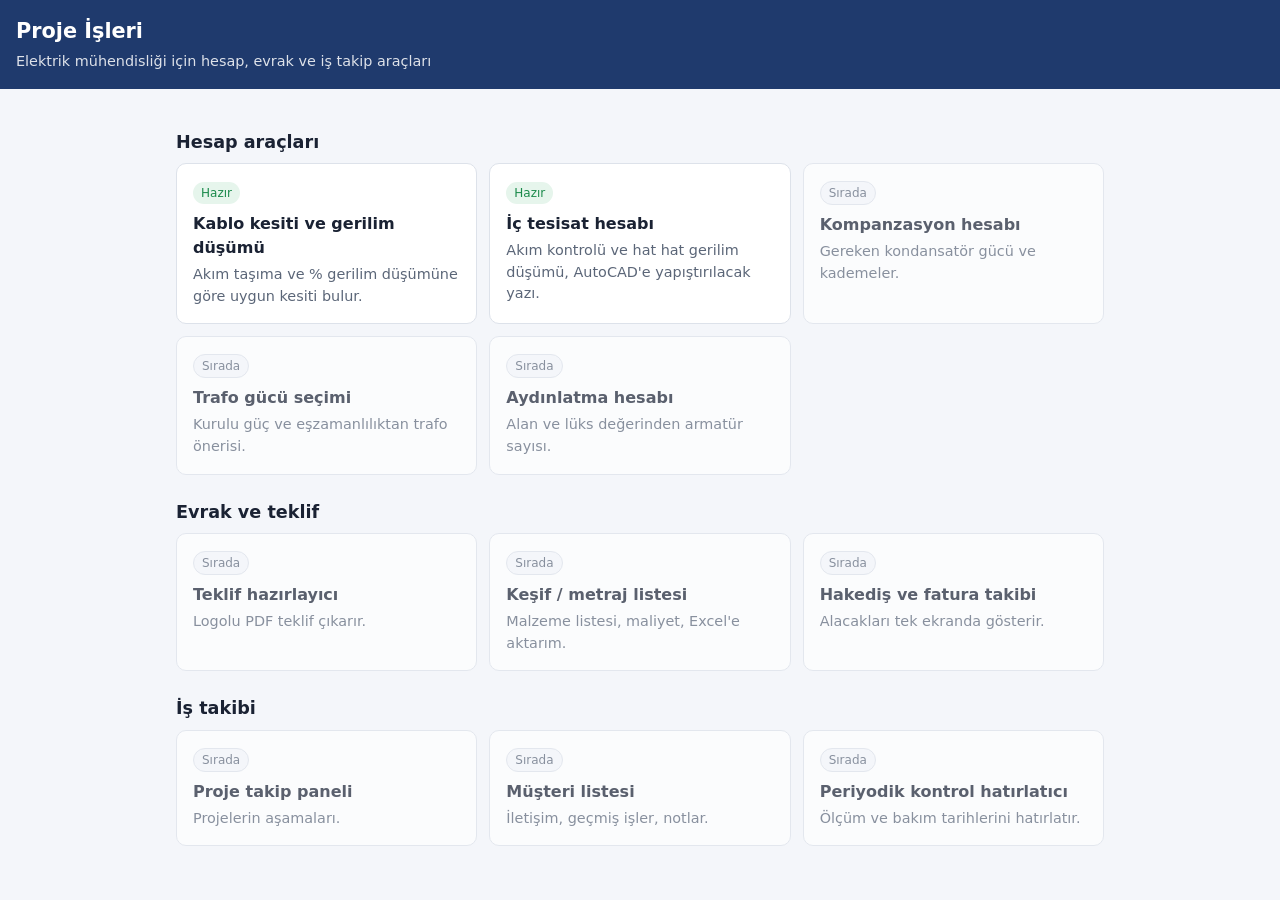
==== index.html @ ee31e968 "İç tesisat hesabı: akım kontrolü, hat hat gerilim düşümü, AutoCAD çıktısı Branşman mevcut / branşman" ====
<!doctype html>
<html lang="tr">
<head>
<meta charset="utf-8">
<meta name="viewport" content="width=device-width, initial-scale=1">
<title>Proje İşleri</title>
<link rel="stylesheet" href="ortak/stil.css">
</head>
<body>
<header>
  <h1>Proje İşleri</h1>
  <p>Elektrik mühendisliği için hesap, evrak ve iş takip araçları</p>
</header>
<main>
  <h2>Hesap araçları</h2>
  <div class="izgara">
    <a class="kart arac" href="araclar/kablo-kesiti.html">
      <span class="etiket hazir">Hazır</span>
      <h3>Kablo kesiti ve gerilim düşümü</h3>
      <p>Akım taşıma ve % gerilim düşümüne göre uygun kesiti bulur.</p>
    </a>
    <a class="kart arac" href="araclar/ic-tesisat.html">
      <span class="etiket hazir">Hazır</span>
      <h3>İç tesisat hesabı</h3>
      <p>Akım kontrolü ve hat hat gerilim düşümü, AutoCAD'e yapıştırılacak yazı.</p>
    </a>
    <div class="kart arac pasif"><span class="etiket sirada">Sırada</span><h3>Kompanzasyon hesabı</h3><p>Gereken kondansatör gücü ve kademeler.</p></div>
    <div class="kart arac pasif"><span class="etiket sirada">Sırada</span><h3>Trafo gücü seçimi</h3><p>Kurulu güç ve eşzamanlılıktan trafo önerisi.</p></div>
    <div class="kart arac pasif"><span class="etiket sirada">Sırada</span><h3>Aydınlatma hesabı</h3><p>Alan ve lüks değerinden armatür sayısı.</p></div>
  </div>

  <h2>Evrak ve teklif</h2>
  <div class="izgara">
    <div class="kart arac pasif"><span class="etiket sirada">Sırada</span><h3>Teklif hazırlayıcı</h3><p>Logolu PDF teklif çıkarır.</p></div>
    <div class="kart arac pasif"><span class="etiket sirada">Sırada</span><h3>Keşif / metraj listesi</h3><p>Malzeme listesi, maliyet, Excel'e aktarım.</p></div>
    <div class="kart arac pasif"><span class="etiket sirada">Sırada</span><h3>Hakediş ve fatura takibi</h3><p>Alacakları tek ekranda gösterir.</p></div>
  </div>

  <h2>İş takibi</h2>
  <div class="izgara">
    <div class="kart arac pasif"><span class="etiket sirada">Sırada</span><h3>Proje takip paneli</h3><p>Projelerin aşamaları.</p></div>
    <div class="kart arac pasif"><span class="etiket sirada">Sırada</span><h3>Müşteri listesi</h3><p>İletişim, geçmiş işler, notlar.</p></div>
    <div class="kart arac pasif"><span class="etiket sirada">Sırada</span><h3>Periyodik kontrol hatırlatıcı</h3><p>Ölçüm ve bakım tarihlerini hatırlatır.</p></div>
  </div>
</main>
</body>
</html>
---- ortak/stil.css ----
:root {
  --zemin: #f4f6fa;
  --kart: #ffffff;
  --yazi: #1a2233;
  --soluk: #5b6678;
  --cizgi: #dde2ea;
  --ana: #1f3a6d;
  --vurgu: #f28c28;
  --iyi: #1b8a4b;
  --kotu: #c0392b;
  --iyi-zemin: #e6f5ec;
  --kotu-zemin: #fbeaea;
  --baslik: #1f3a6d;
}
@media (prefers-color-scheme: dark) {
  :root:not([data-theme="light"]) {
    --zemin: #0f141d;
    --kart: #18202d;
    --yazi: #e6ebf3;
    --soluk: #9aa5b8;
    --cizgi: #2a3445;
    --ana: #8fb0ea;
    --vurgu: #f5a04d;
    --iyi: #4cc283;
    --kotu: #ef6f61;
    --iyi-zemin: #17301f;
    --kotu-zemin: #3a1d1b;
    color-scheme: dark;
  }
}
:root[data-theme="dark"] {
    --zemin: #0f141d;
    --kart: #18202d;
    --yazi: #e6ebf3;
    --soluk: #9aa5b8;
    --cizgi: #2a3445;
    --ana: #8fb0ea;
    --vurgu: #f5a04d;
    --iyi: #4cc283;
    --kotu: #ef6f61;
    --iyi-zemin: #17301f;
    --kotu-zemin: #3a1d1b;
  color-scheme: dark;
}
* { box-sizing: border-box; }
body {
  margin: 0;
  background: var(--zemin);
  color: var(--yazi);
  font-family: system-ui, -apple-system, "Segoe UI", Roboto, sans-serif;
  line-height: 1.5;
}
header {
  background: var(--baslik);
  color: #fff;
  padding-block: 16px;
  padding-left: max(16px, env(safe-area-inset-left, 0px));
  padding-right: max(16px, env(safe-area-inset-right, 0px));
}
header a { color: #fff; text-decoration: none; }
header h1 { margin: 0; font-size: 1.3rem; }
header p { margin: 4px 0 0; opacity: .85; font-size: .9rem; }
main {
  max-width: 960px; margin: 0 auto; padding-block: 16px;
  padding-left: max(16px, env(safe-area-inset-left, 0px));
  padding-right: max(16px, env(safe-area-inset-right, 0px));
}
h2 { font-size: 1.1rem; margin: 24px 0 8px; }
.kart {
  background: var(--kart);
  border: 1px solid var(--cizgi);
  border-radius: 10px;
  padding: 16px;
  margin-bottom: 16px;
}
.izgara { display: grid; grid-template-columns: repeat(auto-fill, minmax(260px, 1fr)); gap: 12px; }
.arac { display: block; color: inherit; text-decoration: none; margin: 0; }
.arac h3 { margin: 0 0 4px; font-size: 1rem; }
.arac p { margin: 0; color: var(--soluk); font-size: .9rem; }
a.arac:hover { border-color: var(--vurgu); }
.etiket { display: inline-block; font-size: .75rem; padding: 2px 8px; border-radius: 99px; margin-bottom: 8px; }
.hazir { background: var(--iyi-zemin); color: var(--iyi); }
.sirada { background: var(--zemin); color: var(--soluk); border: 1px solid var(--cizgi); }
.pasif { opacity: .7; }
form { display: grid; grid-template-columns: repeat(auto-fill, minmax(200px, 1fr)); gap: 12px; }
label { display: flex; flex-direction: column; font-size: .85rem; color: var(--soluk); gap: 4px; }
input, select {
  font: inherit; color: var(--yazi); background: var(--zemin);
  border: 1px solid var(--cizgi); border-radius: 6px; padding: 8px;
}
.sonuc { font-size: 1.05rem; }
.sonuc strong { font-size: 1.6rem; color: var(--vurgu); }
.tablo-kutu { overflow-x: auto; }
table { border-collapse: collapse; width: 100%; font-size: .9rem; font-variant-numeric: tabular-nums; }
th, td { padding: 6px 8px; border-bottom: 1px solid var(--cizgi); text-align: right; white-space: nowrap; }
th:first-child, td:first-child { text-align: left; }
tr.uygun td { color: var(--iyi); }
tr.secilen td { background: var(--iyi-zemin); font-weight: 600; }
.not { font-size: .8rem; color: var(--soluk); }
.uyari { color: var(--kotu); }
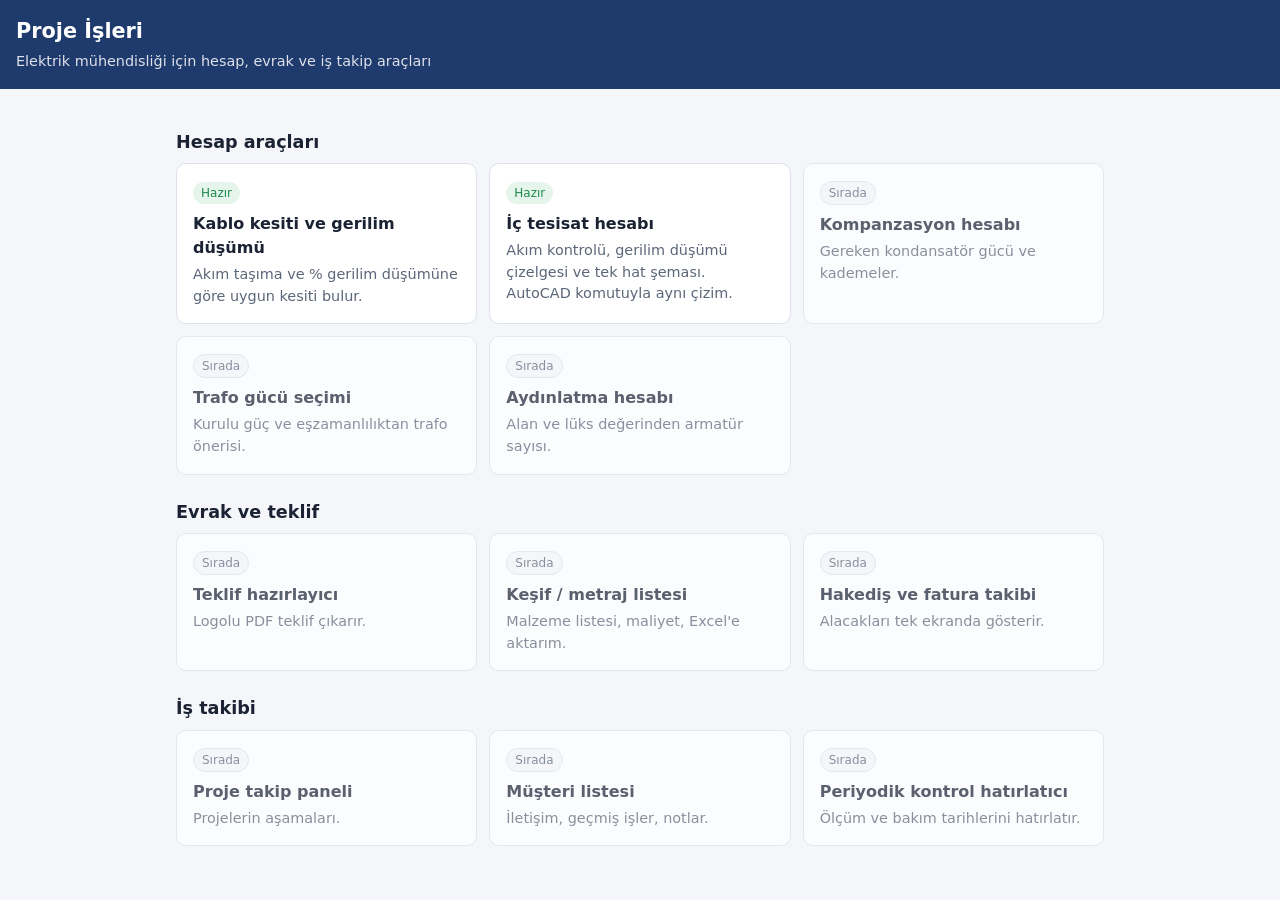
==== commit 19eb5652: "Web iç tesisat aracı AutoCAD komutunu tarayıcıda çalıştırıyor Alan sırası güç, kesit, kablo türü, uz" ====
--- a/index.html
+++ b/index.html
@@ -22,7 +22,7 @@
     <a class="kart arac" href="araclar/ic-tesisat.html">
       <span class="etiket hazir">Hazır</span>
       <h3>İç tesisat hesabı</h3>
-      <p>Akım kontrolü ve hat hat gerilim düşümü, AutoCAD'e yapıştırılacak yazı.</p>
+      <p>Akım kontrolü, gerilim düşümü çizelgesi ve tek hat şeması. AutoCAD komutuyla aynı çizim.</p>
     </a>
     <div class="kart arac pasif"><span class="etiket sirada">Sırada</span><h3>Kompanzasyon hesabı</h3><p>Gereken kondansatör gücü ve kademeler.</p></div>
     <div class="kart arac pasif"><span class="etiket sirada">Sırada</span><h3>Trafo gücü seçimi</h3><p>Kurulu güç ve eşzamanlılıktan trafo önerisi.</p></div>
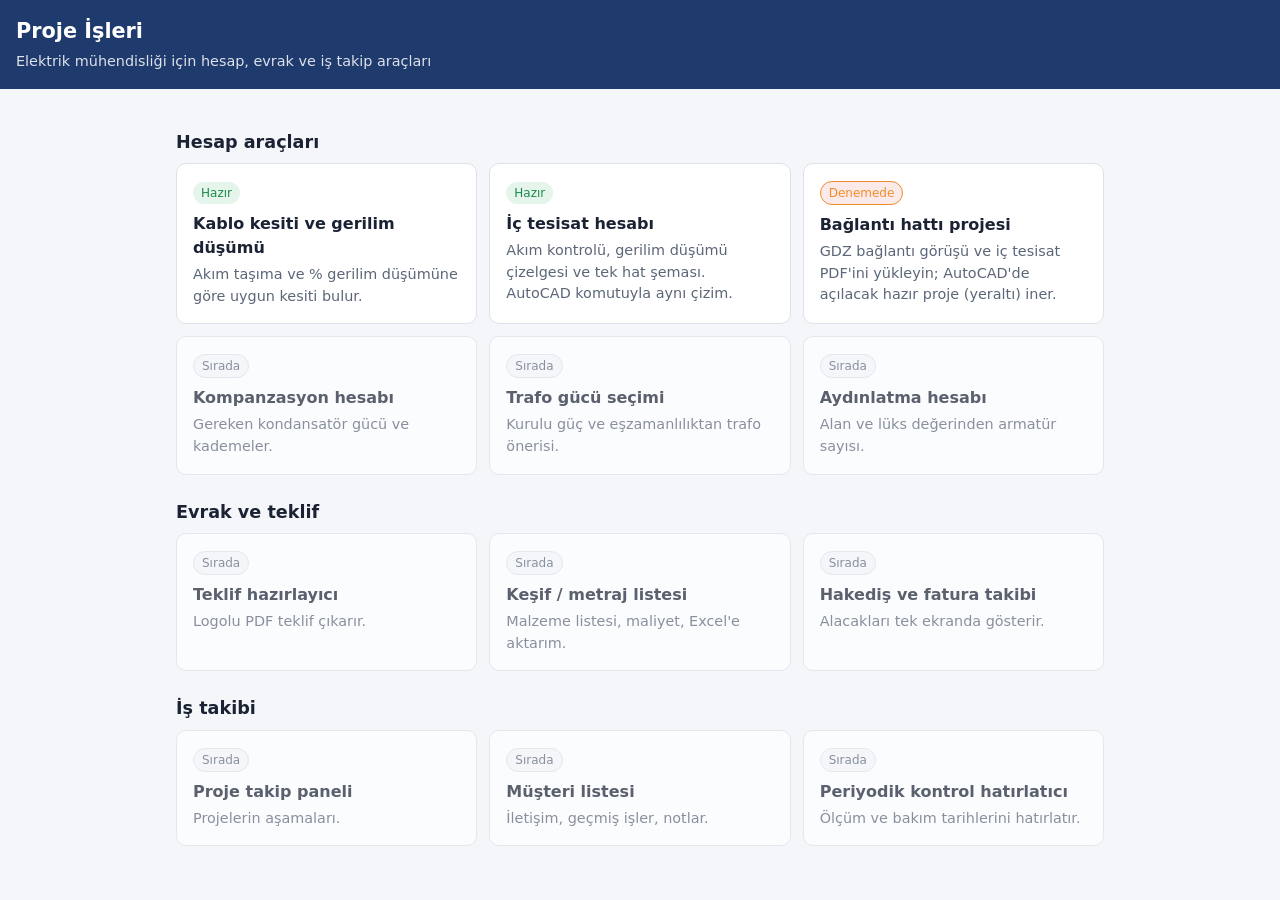
==== commit d5feff83: "Bağlantı hattı projesi aracı: GDZ ve iç tesisat PDF'lerinden AutoCAD projesi Co-Authored-By: Claude " ====
--- a/index.html
+++ b/index.html
@@ -24,6 +24,11 @@
       <h3>İç tesisat hesabı</h3>
       <p>Akım kontrolü, gerilim düşümü çizelgesi ve tek hat şeması. AutoCAD komutuyla aynı çizim.</p>
     </a>
+    <a class="kart arac" href="araclar/baglanti-hatti.html">
+      <span class="etiket deneme">Denemede</span>
+      <h3>Bağlantı hattı projesi</h3>
+      <p>GDZ bağlantı görüşü ve iç tesisat PDF'ini yükleyin; AutoCAD'de açılacak hazır proje (yeraltı) iner.</p>
+    </a>
     <div class="kart arac pasif"><span class="etiket sirada">Sırada</span><h3>Kompanzasyon hesabı</h3><p>Gereken kondansatör gücü ve kademeler.</p></div>
     <div class="kart arac pasif"><span class="etiket sirada">Sırada</span><h3>Trafo gücü seçimi</h3><p>Kurulu güç ve eşzamanlılıktan trafo önerisi.</p></div>
     <div class="kart arac pasif"><span class="etiket sirada">Sırada</span><h3>Aydınlatma hesabı</h3><p>Alan ve lüks değerinden armatür sayısı.</p></div>
--- a/ortak/stil.css
+++ b/ortak/stil.css
@@ -81,6 +81,7 @@
 .etiket { display: inline-block; font-size: .75rem; padding: 2px 8px; border-radius: 99px; margin-bottom: 8px; }
 .hazir { background: var(--iyi-zemin); color: var(--iyi); }
 .sirada { background: var(--zemin); color: var(--soluk); border: 1px solid var(--cizgi); }
+.deneme { background: var(--kotu-zemin); color: var(--vurgu); border: 1px solid var(--vurgu); }
 .pasif { opacity: .7; }
 form { display: grid; grid-template-columns: repeat(auto-fill, minmax(200px, 1fr)); gap: 12px; }
 label { display: flex; flex-direction: column; font-size: .85rem; color: var(--soluk); gap: 4px; }
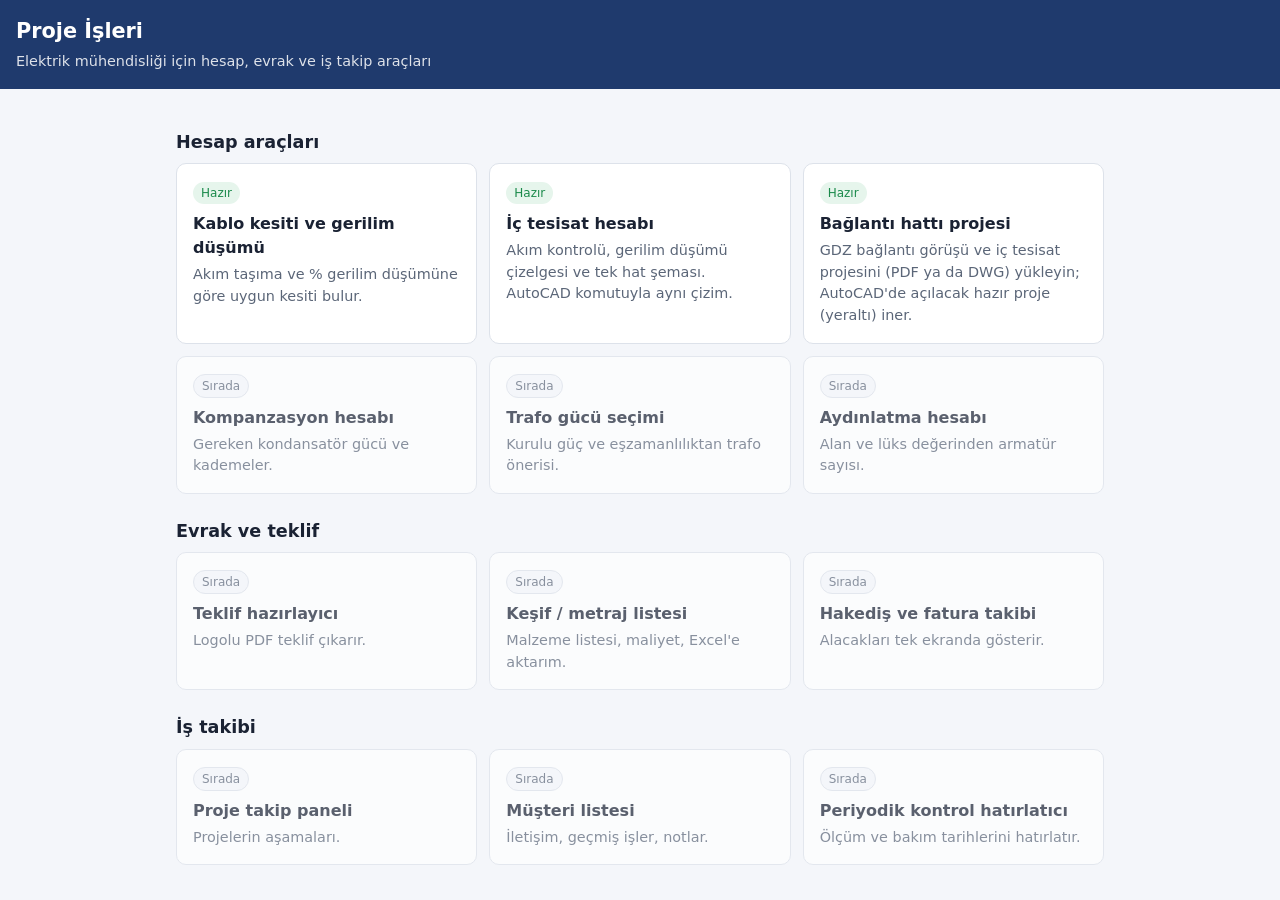
==== commit 5e70e0a9: "Ana sayfa: Bağlantı hattı projesi kartı Hazır (PDF ya da DWG) Co-Authored-By: Claude Opus 5.5 <norep" ====
--- a/index.html
+++ b/index.html
@@ -24,10 +24,10 @@
       <h3>İç tesisat hesabı</h3>
       <p>Akım kontrolü, gerilim düşümü çizelgesi ve tek hat şeması. AutoCAD komutuyla aynı çizim.</p>
     </a>
-    <a class="kart arac" href="araclar/baglanti-hatti.html">
-      <span class="etiket deneme">Denemede</span>
+    <a class="kart arac" href="https://claude.ai/artifact/Q1x2gsmhUeXconHbgmPmoK" target="_top">
+      <span class="etiket hazir">Hazır</span>
       <h3>Bağlantı hattı projesi</h3>
-      <p>GDZ bağlantı görüşü ve iç tesisat PDF'ini yükleyin; AutoCAD'de açılacak hazır proje (yeraltı) iner.</p>
+      <p>GDZ bağlantı görüşü ve iç tesisat projesini (PDF ya da DWG) yükleyin; AutoCAD'de açılacak hazır proje (yeraltı) iner.</p>
     </a>
     <div class="kart arac pasif"><span class="etiket sirada">Sırada</span><h3>Kompanzasyon hesabı</h3><p>Gereken kondansatör gücü ve kademeler.</p></div>
     <div class="kart arac pasif"><span class="etiket sirada">Sırada</span><h3>Trafo gücü seçimi</h3><p>Kurulu güç ve eşzamanlılıktan trafo önerisi.</p></div>
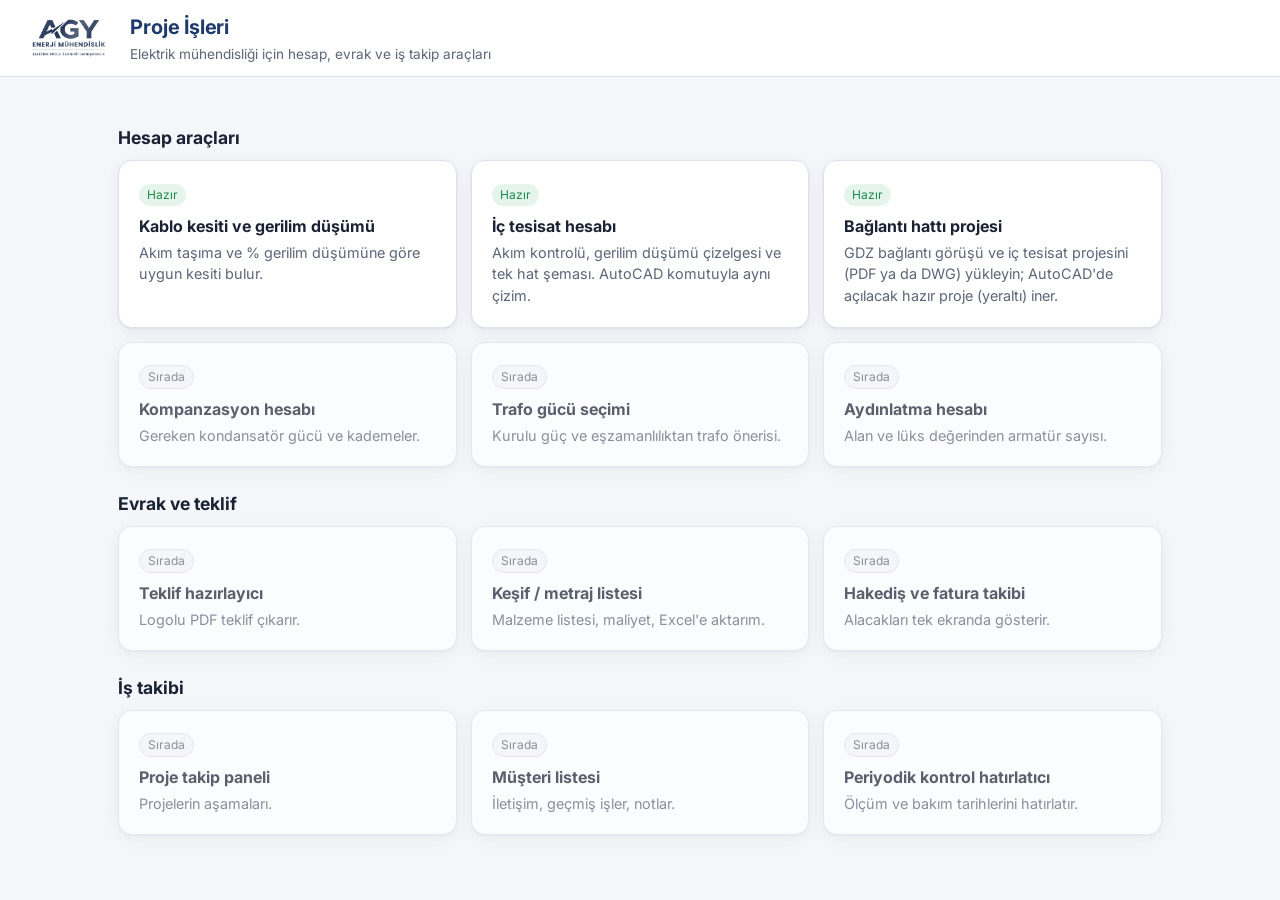
==== commit 40143509: "Üç araç ortak arayüz: logolu başlık, iki sütunlu düzen, kontrol kutuları - ortak/stil.css: ortak baş" ====
--- a/index.html
+++ b/index.html
@@ -4,14 +4,20 @@
 <meta charset="utf-8">
 <meta name="viewport" content="width=device-width, initial-scale=1">
 <title>Proje İşleri</title>
+<link rel="stylesheet" href="https://fonts.googleapis.com/css2?family=Inter:wght@400;500;600;700&display=swap">
 <link rel="stylesheet" href="ortak/stil.css">
 </head>
 <body>
-<header>
-  <h1>Proje İşleri</h1>
-  <p>Elektrik mühendisliği için hesap, evrak ve iş takip araçları</p>
+<header class="ust">
+  <div class="ust-ic">
+    <img class="ust-logo" src="baglanti-hatti/logo/logo-beyaz.png" alt="AGY Enerji Mühendislik">
+    <div class="ust-baslik">
+      <h1>Proje İşleri</h1>
+      <p>Elektrik mühendisliği için hesap, evrak ve iş takip araçları</p>
+    </div>
+  </div>
 </header>
-<main>
+<main class="genis" style="max-width:1100px">
   <h2>Hesap araçları</h2>
   <div class="izgara">
     <a class="kart arac" href="araclar/kablo-kesiti.html">
--- a/ortak/stil.css
+++ b/ortak/stil.css
@@ -11,6 +11,11 @@
   --iyi-zemin: #e6f5ec;
   --kotu-zemin: #fbeaea;
   --baslik: #1f3a6d;
+  --baslik-yazi: #1f3a6d;
+  --ana-acik: #e9eef7;
+  --vurgu-acik: #fdf1e6;
+  --golge: 0 1px 2px rgba(16,24,40,.05), 0 4px 16px rgba(16,24,40,.06);
+  --yuvarlak: 14px;
 }
 @media (prefers-color-scheme: dark) {
   :root:not([data-theme="light"]) {
@@ -25,6 +30,10 @@
     --kotu: #ef6f61;
     --iyi-zemin: #17301f;
     --kotu-zemin: #3a1d1b;
+    --baslik-yazi: #c9d8f5;
+    --ana-acik: #1d2a40;
+    --vurgu-acik: #3a2a1a;
+    --golge: 0 1px 2px rgba(0,0,0,.4);
     color-scheme: dark;
   }
 }
@@ -40,6 +49,10 @@
     --kotu: #ef6f61;
     --iyi-zemin: #17301f;
     --kotu-zemin: #3a1d1b;
+    --baslik-yazi: #c9d8f5;
+    --ana-acik: #1d2a40;
+    --vurgu-acik: #3a2a1a;
+    --golge: 0 1px 2px rgba(0,0,0,.4);
   color-scheme: dark;
 }
 * { box-sizing: border-box; }
@@ -47,9 +60,41 @@
   margin: 0;
   background: var(--zemin);
   color: var(--yazi);
-  font-family: system-ui, -apple-system, "Segoe UI", Roboto, sans-serif;
+  font-family: "Inter", system-ui, -apple-system, "Segoe UI", Roboto, sans-serif;
   line-height: 1.5;
 }
+/* Inter yazı tipi "4x25"i "4×25" gösterir; kablo / sigorta yazılarında x her zaman küçük harf kalmalı */
+body, input, select, textarea, button { font-feature-settings: "calt" 0; }
+
+/* ---- Ortak üst başlık (logo + araç adı + Proje İşleri) ---- */
+header.ust { background: var(--kart); color: var(--yazi); border-bottom: 1px solid var(--cizgi); padding: 0; position: sticky; top: env(safe-area-inset-top, 0px); z-index: 20; }
+.ust-ic { max-width: 1500px; margin: 0 auto; padding-block: 12px; padding-left: max(28px, env(safe-area-inset-left, 0px)); padding-right: max(28px, env(safe-area-inset-right, 0px));
+  display: flex; align-items: center; gap: 20px; }
+.ust-logo { height: 46px; width: auto; border-radius: 6px; background: #fff; flex: none; }
+.ust-baslik { min-width: 0; }
+.ust-baslik h1 { margin: 0; font-size: 1.25rem; font-weight: 700; color: var(--baslik-yazi); letter-spacing: -.01em; }
+.ust-baslik p { margin: 2px 0 0; font-size: .85rem; color: var(--soluk); opacity: 1; }
+.ust-geri { margin-left: auto; color: var(--soluk) !important; font-size: .85rem; text-decoration: none; white-space: nowrap; }
+.ust-geri:hover { color: var(--yazi) !important; }
+/* ---- Geniş sayfa düzeni (bilgisayar) ---- */
+main.genis { max-width: 1500px; padding-block: 24px 48px; padding-left: max(28px, env(safe-area-inset-left, 0px)); padding-right: max(28px, env(safe-area-inset-right, 0px)); }
+.iki-sutun { display: grid; grid-template-columns: minmax(0, 1fr) minmax(0, 1.35fr); gap: 24px; align-items: start; }
+.yapiskan { position: sticky; top: 88px; }
+@media (max-width: 1100px) { .iki-sutun { grid-template-columns: minmax(0, 1fr); } .yapiskan { position: static; } }
+.kart-bas { display: flex; align-items: baseline; justify-content: space-between; gap: 12px; margin: 0 0 14px; }
+.kart-bas h2 { margin: 0; font-size: 1.05rem; }
+.kart-bas small { color: var(--soluk); font-size: .8rem; }
+.bolum-etiket { font-size: .72rem; font-weight: 700; letter-spacing: .07em; text-transform: uppercase; color: var(--soluk); margin: 0 0 8px; }
+/* sonuç kontrolleri: ölçülen değer ≤ sınır, uygun / değil */
+.kontroller { display: grid; grid-template-columns: repeat(auto-fit, minmax(190px, 1fr)); gap: 10px; margin-top: 14px; }
+.kontrol-k { border: 1px solid var(--cizgi); border-radius: 10px; padding: 10px 12px; background: var(--zemin); }
+.kontrol-k b { display: block; font-size: .75rem; color: var(--soluk); font-weight: 600; text-transform: uppercase; letter-spacing: .04em; }
+.kontrol-k .d { font-size: 1.15rem; font-weight: 700; font-variant-numeric: tabular-nums; }
+.kontrol-k .s { font-size: .8rem; color: var(--soluk); }
+.kontrol-k.iyi { border-color: color-mix(in srgb, var(--iyi) 45%, var(--cizgi)); }
+.kontrol-k.iyi .d { color: var(--iyi); }
+.kontrol-k.kotu { border-color: var(--kotu); background: var(--kotu-zemin); }
+.kontrol-k.kotu .d { color: var(--kotu); }
 header {
   background: var(--baslik);
   color: #fff;
@@ -69,11 +114,15 @@
 .kart {
   background: var(--kart);
   border: 1px solid var(--cizgi);
-  border-radius: 10px;
-  padding: 16px;
-  margin-bottom: 16px;
+  border-radius: var(--yuvarlak);
+  box-shadow: var(--golge);
+  padding: 20px;
+  margin-bottom: 20px;
 }
-.izgara { display: grid; grid-template-columns: repeat(auto-fill, minmax(260px, 1fr)); gap: 12px; }
+.izgara { display: grid; grid-template-columns: repeat(auto-fill, minmax(260px, 1fr)); gap: 14px; }
+.izgara .kart { margin: 0; }
+a.arac { transition: border-color .15s, transform .15s; }
+a.arac:hover { transform: translateY(-1px); }
 .arac { display: block; color: inherit; text-decoration: none; margin: 0; }
 .arac h3 { margin: 0 0 4px; font-size: 1rem; }
 .arac p { margin: 0; color: var(--soluk); font-size: .9rem; }
@@ -86,9 +135,10 @@
 form { display: grid; grid-template-columns: repeat(auto-fill, minmax(200px, 1fr)); gap: 12px; }
 label { display: flex; flex-direction: column; font-size: .85rem; color: var(--soluk); gap: 4px; }
 input, select {
-  font: inherit; color: var(--yazi); background: var(--zemin);
-  border: 1px solid var(--cizgi); border-radius: 6px; padding: 8px;
+  font: inherit; color: var(--yazi); background: var(--kart);
+  border: 1px solid var(--cizgi); border-radius: 8px; padding: 8px 10px;
 }
+input:focus, select:focus { border-color: var(--baslik); box-shadow: 0 0 0 3px var(--ana-acik); outline: none; }
 .sonuc { font-size: 1.05rem; }
 .sonuc strong { font-size: 1.6rem; color: var(--vurgu); }
 .tablo-kutu { overflow-x: auto; }
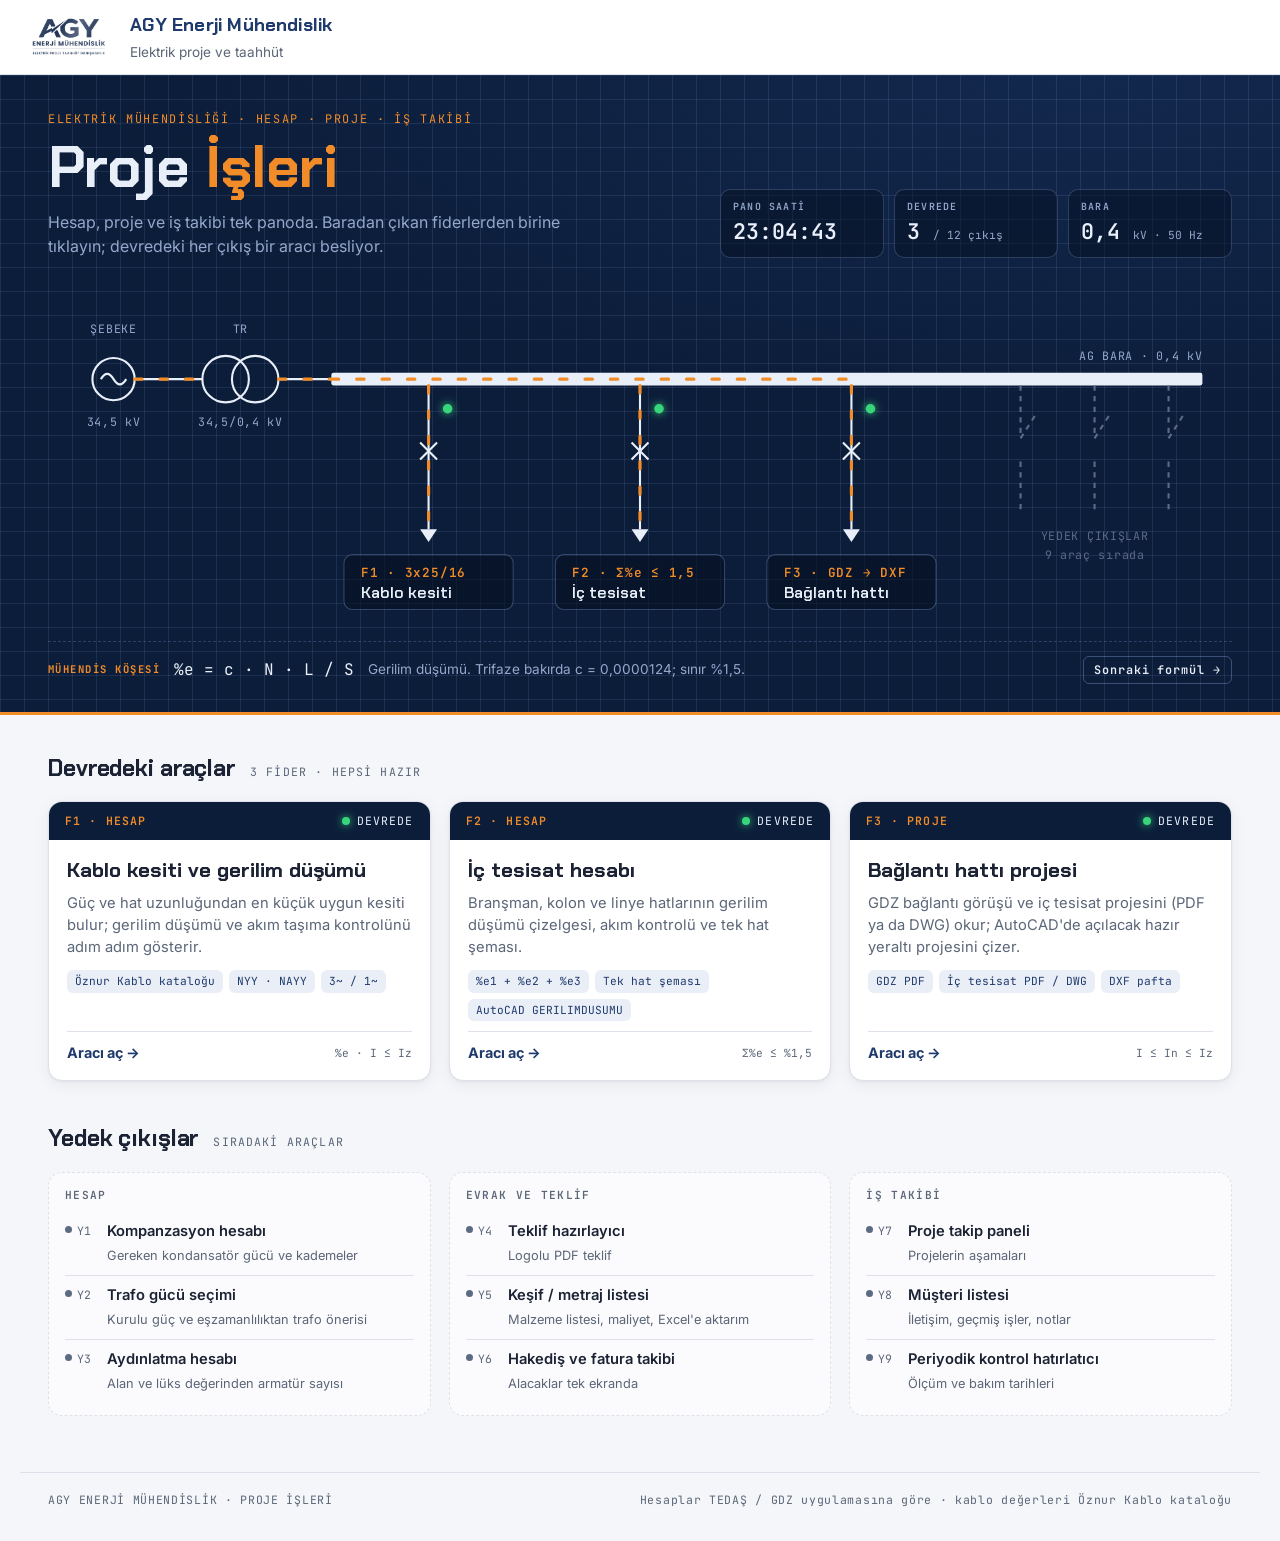
==== commit 8950cbb7: "Ana sayfa: tek hat şemalı pano, fiderlerden araçlara geçiş, devredeki ve yedek çıkışlar Co-Authored-" ====
--- a/index.html
+++ b/index.html
@@ -2,57 +2,326 @@
 <html lang="tr">
 <head>
 <meta charset="utf-8">
-<meta name="viewport" content="width=device-width, initial-scale=1">
+<meta name="viewport" content="width=device-width, initial-scale=1, viewport-fit=cover">
 <title>Proje İşleri</title>
-<link rel="stylesheet" href="https://fonts.googleapis.com/css2?family=Inter:wght@400;500;600;700&display=swap">
+<meta name="claude:viewport-fit-sides" content="cover">
+<link rel="stylesheet" href="https://fonts.googleapis.com/css2?family=Chakra+Petch:wght@500;600;700&family=Inter:wght@400;500;600;700&family=JetBrains+Mono:wght@400;600&display=swap">
 <link rel="stylesheet" href="ortak/stil.css">
+<style>
+  /* Düzen: üstte lacivert "pano" (tek hat şeması: şebeke → trafo → AG bara → araç fiderleri), altında devredeki araçlar
+     ve yedek çıkışlar. Pano her iki temada aynı kalır (kumanda panosu); alt bölümler ortak/stil.css tokenlarıyla temaya uyar. */
+  :root {
+    --pano: #0c1d3a;            /* kumanda panosu laciverti */
+    --pano-2: #12284d;
+    --pano-cizgi: rgba(143, 176, 234, .13);
+    --pano-yazi: #e9eff9;
+    --pano-soluk: #93a8cb;
+    --akim: #f28c28;            /* AGY turuncusu = akan akım */
+    --led: #37d67a;             /* devrede */
+    --led-sonuk: #5b6b86;       /* yedek */
+    --f-baslik: "Chakra Petch", "Inter", system-ui, sans-serif;
+    --f-govde: "Inter", system-ui, -apple-system, "Segoe UI", sans-serif;
+    --f-olcu: "JetBrains Mono", ui-monospace, Consolas, monospace;
+  }
+  body { background: var(--zemin); }
+  .ust-ad { display: block; font-family: var(--f-baslik); font-size: 1.15rem; font-weight: 700; color: var(--baslik-yazi); letter-spacing: .01em; }
+  .kap { max-width: 1240px; margin: 0 auto; padding-left: max(28px, env(safe-area-inset-left, 0px)); padding-right: max(28px, env(safe-area-inset-right, 0px)); }
+  @media (max-width: 600px) { .kap { padding-left: max(16px, env(safe-area-inset-left, 0px)); padding-right: max(16px, env(safe-area-inset-right, 0px)); } }
+
+  /* ---------- Pano ---------- */
+  .pano { background:
+      linear-gradient(var(--pano-cizgi) 1px, transparent 1px) 0 0 / 24px 24px,
+      linear-gradient(90deg, var(--pano-cizgi) 1px, transparent 1px) 0 0 / 24px 24px,
+      radial-gradient(120% 90% at 85% 0%, var(--pano-2), var(--pano) 60%);
+    color: var(--pano-yazi); border-bottom: 3px solid var(--akim); }
+  .pano .kap { padding-block: 36px 28px; }
+  .pano-ust { display: grid; grid-template-columns: minmax(0, 1.25fr) minmax(0, 1fr); gap: 32px; align-items: end; }
+  .kunye { font-family: var(--f-olcu); font-size: .74rem; letter-spacing: .14em; text-transform: uppercase; color: var(--akim); margin: 0 0 10px; }
+  .pano h1 { font-family: var(--f-baslik); font-weight: 700; font-size: clamp(2.4rem, 5vw, 3.6rem); line-height: 1; letter-spacing: -.01em; margin: 0; text-wrap: balance; }
+  .pano h1 span { color: var(--akim); }
+  .pano-alt { margin: 14px 0 0; color: var(--pano-soluk); font-size: 1rem; max-width: 52ch; }
+
+  .gostergeler { display: grid; grid-template-columns: repeat(3, minmax(0, 1fr)); gap: 10px; }
+  .gosterge { border: 1px solid rgba(143, 176, 234, .25); border-radius: 10px; padding: 10px 12px; background: rgba(5, 14, 30, .45); min-width: 0; }
+  .gosterge b { display: block; font-family: var(--f-olcu); font-size: .62rem; font-weight: 600; letter-spacing: .12em; text-transform: uppercase; color: var(--pano-soluk); }
+  .gosterge output { display: block; font-family: var(--f-olcu); font-size: 1.35rem; font-weight: 600; color: var(--pano-yazi); font-variant-numeric: tabular-nums; white-space: nowrap; overflow: hidden; text-overflow: ellipsis; }
+  .gosterge output small { font-size: .7rem; color: var(--pano-soluk); font-weight: 400; }
+
+  .sema { margin-top: 26px; overflow-x: auto; }
+  .sema svg { display: block; width: 100%; min-width: 720px; height: auto; }
+  .sema text { font-family: var(--f-olcu); fill: var(--pano-soluk); font-size: 11px; letter-spacing: .06em; }
+  .sema .ad { font-family: var(--f-baslik); fill: var(--pano-yazi); font-size: 15px; font-weight: 600; letter-spacing: 0; }
+  .sema .kod { fill: var(--akim); font-weight: 600; font-size: 12px; }
+  .sema .tel { stroke: var(--pano-yazi); stroke-width: 2; fill: none; }
+  .sema .bara { fill: var(--pano-yazi); }
+  .sema .yedek .tel { stroke: var(--led-sonuk); stroke-dasharray: 5 5; }
+  .sema .yedek text { fill: var(--led-sonuk); }
+  .sema .akan { stroke: var(--akim); stroke-width: 3; fill: none; stroke-dasharray: 7 17; stroke-linecap: round; animation: akim 1.1s linear infinite; }
+  @keyframes akim { to { stroke-dashoffset: -24; } }
+  .sema .led { fill: var(--led); filter: drop-shadow(0 0 4px var(--led)); animation: led 2.4s ease-in-out infinite; }
+  @keyframes led { 50% { opacity: .55; } }
+  .sema a.fider { cursor: pointer; }
+  .sema a.fider .etiket-kutu { fill: rgba(5, 14, 30, .55); stroke: rgba(143, 176, 234, .3); transition: stroke .15s, fill .15s; }
+  .sema a.fider:hover .etiket-kutu, .sema a.fider:focus-visible .etiket-kutu { stroke: var(--akim); fill: rgba(242, 140, 40, .12); }
+  .sema a.fider:hover .akan { animation-duration: .45s; }
+  .sema a.fider:focus { outline: none; }
+
+  .formul-serit { margin-top: 18px; display: flex; align-items: center; gap: 14px; flex-wrap: wrap; border-top: 1px dashed rgba(143, 176, 234, .25); padding-top: 14px; }
+  .formul-serit b { font-family: var(--f-olcu); font-size: .66rem; letter-spacing: .14em; text-transform: uppercase; color: var(--akim); }
+  .formul-serit code { font-family: var(--f-olcu); font-size: 1rem; color: var(--pano-yazi); transition: opacity .35s; }
+  .formul-serit span { color: var(--pano-soluk); font-size: .85rem; transition: opacity .35s; min-width: 0; }
+  .formul-serit button { margin-left: auto; font: 600 .74rem var(--f-olcu); letter-spacing: .08em; color: var(--pano-yazi); background: transparent;
+    border: 1px solid rgba(143, 176, 234, .35); border-radius: 6px; padding: 5px 10px; cursor: pointer; }
+  .formul-serit button:hover { border-color: var(--akim); color: var(--akim); }
+  .solgun { opacity: 0; }
+
+  /* ---------- Devredeki araçlar ---------- */
+  main.kap { padding-block: 36px 56px; }
+  .bolum-bas { display: flex; align-items: baseline; flex-wrap: wrap; gap: 4px 14px; margin: 0 0 16px; }
+  .bolum-bas h2 { font-family: var(--f-baslik); font-size: 1.45rem; font-weight: 700; margin: 0; letter-spacing: -.005em; }
+  .bolum-bas small { font-family: var(--f-olcu); font-size: .72rem; letter-spacing: .1em; text-transform: uppercase; color: var(--soluk); }
+  .moduller { display: grid; grid-template-columns: repeat(3, minmax(0, 1fr)); gap: 18px; }
+  a.modul { display: flex; flex-direction: column; text-decoration: none; color: var(--yazi); background: var(--kart); border: 1px solid var(--cizgi);
+    border-radius: 14px; overflow: hidden; box-shadow: var(--golge); transition: transform .18s, border-color .18s, box-shadow .18s; min-width: 0; }
+  a.modul:hover, a.modul:focus-visible { transform: translateY(-3px); border-color: var(--akim); box-shadow: 0 10px 28px rgba(16, 24, 40, .12); outline: none; }
+  .modul-ust { display: flex; align-items: center; justify-content: space-between; padding: 10px 16px; background: var(--pano); color: var(--pano-yazi); font-family: var(--f-olcu); font-size: .72rem; letter-spacing: .1em; }
+  .modul-ust .kod { color: var(--akim); font-weight: 600; }
+  .durum-led { display: inline-flex; align-items: center; gap: 7px; }
+  .durum-led i { width: 8px; height: 8px; border-radius: 50%; background: var(--led); box-shadow: 0 0 8px var(--led); }
+  .modul-ic { padding: 18px 18px 16px; display: flex; flex-direction: column; gap: 10px; flex: 1; }
+  .modul h3 { font-family: var(--f-baslik); font-size: 1.3rem; font-weight: 700; margin: 0; line-height: 1.15; }
+  .modul p { margin: 0; color: var(--soluk); font-size: .92rem; }
+  .ozellik { list-style: none; margin: 2px 0 0; padding: 0; display: flex; flex-wrap: wrap; gap: 6px; }
+  .ozellik li { font-family: var(--f-olcu); font-size: .7rem; padding: 3px 8px; border-radius: 6px; background: var(--ana-acik); color: var(--baslik-yazi); }
+  .modul-ac { margin-top: auto; padding-top: 10px; border-top: 1px solid var(--cizgi); display: flex; justify-content: space-between; align-items: center;
+    font-weight: 600; font-size: .9rem; color: var(--baslik-yazi); }
+  .modul-ac span { font-family: var(--f-olcu); font-size: .7rem; color: var(--soluk); font-weight: 400; }
+  a.modul:hover .modul-ac b { color: var(--akim); }
+
+  /* ---------- Yedek çıkışlar ---------- */
+  .yedekler { margin-top: 40px; }
+  .yedek-izgara { display: grid; grid-template-columns: repeat(3, minmax(0, 1fr)); gap: 18px; }
+  .yedek-grup { border: 1px dashed var(--cizgi); border-radius: 14px; padding: 14px 16px; background: color-mix(in srgb, var(--kart) 60%, transparent); }
+  .yedek-grup h3 { margin: 0 0 8px; font-family: var(--f-olcu); font-size: .7rem; letter-spacing: .12em; text-transform: uppercase; color: var(--soluk); font-weight: 600; }
+  .yedek-grup ul { list-style: none; margin: 0; padding: 0; display: grid; gap: 2px; }
+  .yedek-grup li { display: grid; grid-template-columns: 34px minmax(0, 1fr); gap: 4px 8px; padding: 8px 0; border-top: 1px solid var(--cizgi); }
+  .yedek-grup li:first-child { border-top: 0; }
+  .yedek-grup .kod { grid-row: span 2; font-family: var(--f-olcu); font-size: .72rem; color: var(--soluk); display: flex; align-items: flex-start; gap: 5px; padding-top: 2px; }
+  .yedek-grup .kod::before { content: ""; width: 7px; height: 7px; border-radius: 50%; background: var(--led-sonuk); margin-top: 4px; flex: none; }
+  .yedek-grup strong { font-size: .92rem; font-weight: 600; }
+  .yedek-grup span { font-size: .8rem; color: var(--soluk); }
+
+  footer.kap { padding-block: 18px 32px; border-top: 1px solid var(--cizgi); display: flex; justify-content: space-between; gap: 12px; flex-wrap: wrap;
+    font-family: var(--f-olcu); font-size: .72rem; letter-spacing: .06em; color: var(--soluk); }
+
+  @media (max-width: 980px) {
+    .pano-ust { grid-template-columns: minmax(0, 1fr); }
+    .moduller, .yedek-izgara { grid-template-columns: minmax(0, 1fr); }
+  }
+  @media (max-width: 520px) { .gostergeler { grid-template-columns: minmax(0, 1fr) minmax(0, 1fr); } .gostergeler .gosterge:first-child { grid-column: 1 / -1; } }
+  @media (prefers-reduced-motion: reduce) {
+    .sema .akan, .sema .led { animation: none; }
+    a.modul, .formul-serit code, .formul-serit span { transition: none; }
+  }
+</style>
 </head>
 <body>
 <header class="ust">
   <div class="ust-ic">
     <img class="ust-logo" src="baglanti-hatti/logo/logo-beyaz.png" alt="AGY Enerji Mühendislik">
     <div class="ust-baslik">
-      <h1>Proje İşleri</h1>
-      <p>Elektrik mühendisliği için hesap, evrak ve iş takip araçları</p>
+      <strong class="ust-ad">AGY Enerji Mühendislik</strong>
+      <p>Elektrik proje ve taahhüt</p>
     </div>
   </div>
 </header>
-<main class="genis" style="max-width:1100px">
-  <h2>Hesap araçları</h2>
-  <div class="izgara">
-    <a class="kart arac" href="araclar/kablo-kesiti.html">
-      <span class="etiket hazir">Hazır</span>
-      <h3>Kablo kesiti ve gerilim düşümü</h3>
-      <p>Akım taşıma ve % gerilim düşümüne göre uygun kesiti bulur.</p>
+
+<section class="pano" aria-label="Araç panosu">
+  <div class="kap">
+    <div class="pano-ust">
+      <div>
+        <p class="kunye">Elektrik mühendisliği · hesap · proje · iş takibi</p>
+        <h1>Proje <span>İşleri</span></h1>
+        <p class="pano-alt">Hesap, proje ve iş takibi tek panoda. Baradan çıkan fiderlerden birine tıklayın; devredeki her çıkış bir aracı besliyor.</p>
+      </div>
+      <div class="gostergeler">
+        <div class="gosterge"><b>Pano saati</b><output id="saat">--:--:--</output></div>
+        <div class="gosterge"><b>Devrede</b><output id="devrede">3 <small>/ 12 çıkış</small></output></div>
+        <div class="gosterge"><b>Bara</b><output>0,4 <small>kV · 50 Hz</small></output></div>
+      </div>
+    </div>
+
+    <div class="sema">
+      <svg viewBox="0 0 1120 320" role="img" aria-labelledby="sema-baslik">
+        <title id="sema-baslik">Tek hat şeması: şebekeden trafo ile AG barasına, baradan araçlara giden fiderler</title>
+        <!-- şebeke -->
+        <text x="62" y="46" text-anchor="middle">ŞEBEKE</text>
+        <circle cx="62" cy="90" r="20" class="tel"/>
+        <path d="M50 90 q6 -10 12 0 t12 0" class="tel" stroke-width="1.6"/>
+        <text x="62" y="134" text-anchor="middle">34,5 kV</text>
+        <line x1="82" y1="90" x2="146" y2="90" class="tel"/>
+        <!-- trafo -->
+        <circle cx="168" cy="90" r="22" class="tel"/>
+        <circle cx="196" cy="90" r="22" class="tel"/>
+        <text x="182" y="46" text-anchor="middle">TR</text>
+        <text x="182" y="134" text-anchor="middle">34,5/0,4 kV</text>
+        <line x1="218" y1="90" x2="268" y2="90" class="tel"/>
+        <!-- AG bara -->
+        <rect x="268" y="84" width="824" height="12" rx="2" class="bara"/>
+        <text x="1092" y="72" text-anchor="end">AG BARA · 0,4 kV</text>
+        <!-- akan akım: şebeke → bara -->
+        <path d="M82 90 H146 M218 90 H268 M268 90 H760" class="akan"/>
+
+        <!-- F1 kablo kesiti -->
+        <a class="fider" href="araclar/kablo-kesiti.html" aria-label="F1 Kablo kesiti ve gerilim düşümü aracını aç">
+          <line x1="360" y1="96" x2="360" y2="232" class="tel"/>
+          <path d="M352 150 l16 16 M368 150 l-16 16" class="tel"/>
+          <path d="M360 96 V232" class="akan"/>
+          <circle cx="378" cy="118" r="4.5" class="led"/>
+          <path d="M352 232 l8 12 l8 -12 z" fill="var(--pano-yazi)"/>
+          <rect x="280" y="256" width="160" height="52" rx="8" class="etiket-kutu"/>
+          <text x="296" y="277" class="kod">F1 · 3x25/16</text>
+          <text x="296" y="297" class="ad">Kablo kesiti</text>
+        </a>
+        <!-- F2 iç tesisat -->
+        <a class="fider" href="araclar/ic-tesisat.html" aria-label="F2 İç tesisat hesabı aracını aç">
+          <line x1="560" y1="96" x2="560" y2="232" class="tel"/>
+          <path d="M552 150 l16 16 M568 150 l-16 16" class="tel"/>
+          <path d="M560 96 V232" class="akan"/>
+          <circle cx="578" cy="118" r="4.5" class="led"/>
+          <path d="M552 232 l8 12 l8 -12 z" fill="var(--pano-yazi)"/>
+          <rect x="480" y="256" width="160" height="52" rx="8" class="etiket-kutu"/>
+          <text x="496" y="277" class="kod">F2 · Σ%e ≤ 1,5</text>
+          <text x="496" y="297" class="ad">İç tesisat</text>
+        </a>
+        <!-- F3 bağlantı hattı -->
+        <a class="fider" href="https://claude.ai/artifact/Q1x2gsmhUeXconHbgmPmoK" target="_top" aria-label="F3 Bağlantı hattı projesi aracını aç">
+          <line x1="760" y1="96" x2="760" y2="232" class="tel"/>
+          <path d="M752 150 l16 16 M768 150 l-16 16" class="tel"/>
+          <path d="M760 96 V232" class="akan"/>
+          <circle cx="778" cy="118" r="4.5" class="led"/>
+          <path d="M752 232 l8 12 l8 -12 z" fill="var(--pano-yazi)"/>
+          <rect x="680" y="256" width="160" height="52" rx="8" class="etiket-kutu"/>
+          <text x="696" y="277" class="kod">F3 · GDZ → DXF</text>
+          <text x="696" y="297" class="ad">Bağlantı hattı</text>
+        </a>
+        <!-- yedek çıkışlar: açık kesici -->
+        <g class="yedek">
+          <line x1="920" y1="96" x2="920" y2="146" class="tel"/><path d="M920 146 l14 -22" class="tel" stroke-dasharray="none"/><line x1="920" y1="168" x2="920" y2="214" class="tel"/>
+          <line x1="990" y1="96" x2="990" y2="146" class="tel"/><path d="M990 146 l14 -22" class="tel" stroke-dasharray="none"/><line x1="990" y1="168" x2="990" y2="214" class="tel"/>
+          <line x1="1060" y1="96" x2="1060" y2="146" class="tel"/><path d="M1060 146 l14 -22" class="tel" stroke-dasharray="none"/><line x1="1060" y1="168" x2="1060" y2="214" class="tel"/>
+          <text x="990" y="242" text-anchor="middle">YEDEK ÇIKIŞLAR</text>
+          <text x="990" y="260" text-anchor="middle">9 araç sırada</text>
+        </g>
+      </svg>
+    </div>
+
+    <div class="formul-serit" aria-live="polite">
+      <b>Mühendis köşesi</b>
+      <code id="formul">%e = c · N · L / S</code>
+      <span id="formulAciklama">Gerilim düşümü. Trifaze bakırda c = 0,0000124; sınır %1,5.</span>
+      <button type="button" id="formulSonraki">Sonraki formül →</button>
+    </div>
+  </div>
+</section>
+
+<main class="kap">
+  <div class="bolum-bas"><h2>Devredeki araçlar</h2><small>3 fider · hepsi hazır</small></div>
+  <div class="moduller">
+    <a class="modul" href="araclar/kablo-kesiti.html">
+      <div class="modul-ust"><span class="kod">F1 · HESAP</span><span class="durum-led"><i></i>DEVREDE</span></div>
+      <div class="modul-ic">
+        <h3>Kablo kesiti ve gerilim düşümü</h3>
+        <p>Güç ve hat uzunluğundan en küçük uygun kesiti bulur; gerilim düşümü ve akım taşıma kontrolünü adım adım gösterir.</p>
+        <ul class="ozellik"><li>Öznur Kablo kataloğu</li><li>NYY · NAYY</li><li>3~ / 1~</li></ul>
+        <div class="modul-ac"><b>Aracı aç →</b><span>%e · I ≤ Iz</span></div>
+      </div>
     </a>
-    <a class="kart arac" href="araclar/ic-tesisat.html">
-      <span class="etiket hazir">Hazır</span>
-      <h3>İç tesisat hesabı</h3>
-      <p>Akım kontrolü, gerilim düşümü çizelgesi ve tek hat şeması. AutoCAD komutuyla aynı çizim.</p>
+    <a class="modul" href="araclar/ic-tesisat.html">
+      <div class="modul-ust"><span class="kod">F2 · HESAP</span><span class="durum-led"><i></i>DEVREDE</span></div>
+      <div class="modul-ic">
+        <h3>İç tesisat hesabı</h3>
+        <p>Branşman, kolon ve linye hatlarının gerilim düşümü çizelgesi, akım kontrolü ve tek hat şeması.</p>
+        <ul class="ozellik"><li>%e1 + %e2 + %e3</li><li>Tek hat şeması</li><li>AutoCAD GERILIMDUSUMU</li></ul>
+        <div class="modul-ac"><b>Aracı aç →</b><span>Σ%e ≤ %1,5</span></div>
+      </div>
     </a>
-    <a class="kart arac" href="https://claude.ai/artifact/Q1x2gsmhUeXconHbgmPmoK" target="_top">
-      <span class="etiket hazir">Hazır</span>
-      <h3>Bağlantı hattı projesi</h3>
-      <p>GDZ bağlantı görüşü ve iç tesisat projesini (PDF ya da DWG) yükleyin; AutoCAD'de açılacak hazır proje (yeraltı) iner.</p>
+    <a class="modul" href="https://claude.ai/artifact/Q1x2gsmhUeXconHbgmPmoK" target="_top">
+      <div class="modul-ust"><span class="kod">F3 · PROJE</span><span class="durum-led"><i></i>DEVREDE</span></div>
+      <div class="modul-ic">
+        <h3>Bağlantı hattı projesi</h3>
+        <p>GDZ bağlantı görüşü ve iç tesisat projesini (PDF ya da DWG) okur; AutoCAD'de açılacak hazır yeraltı projesini çizer.</p>
+        <ul class="ozellik"><li>GDZ PDF</li><li>İç tesisat PDF / DWG</li><li>DXF pafta</li></ul>
+        <div class="modul-ac"><b>Aracı aç →</b><span>I ≤ In ≤ Iz</span></div>
+      </div>
     </a>
-    <div class="kart arac pasif"><span class="etiket sirada">Sırada</span><h3>Kompanzasyon hesabı</h3><p>Gereken kondansatör gücü ve kademeler.</p></div>
-    <div class="kart arac pasif"><span class="etiket sirada">Sırada</span><h3>Trafo gücü seçimi</h3><p>Kurulu güç ve eşzamanlılıktan trafo önerisi.</p></div>
-    <div class="kart arac pasif"><span class="etiket sirada">Sırada</span><h3>Aydınlatma hesabı</h3><p>Alan ve lüks değerinden armatür sayısı.</p></div>
   </div>
 
-  <h2>Evrak ve teklif</h2>
-  <div class="izgara">
-    <div class="kart arac pasif"><span class="etiket sirada">Sırada</span><h3>Teklif hazırlayıcı</h3><p>Logolu PDF teklif çıkarır.</p></div>
-    <div class="kart arac pasif"><span class="etiket sirada">Sırada</span><h3>Keşif / metraj listesi</h3><p>Malzeme listesi, maliyet, Excel'e aktarım.</p></div>
-    <div class="kart arac pasif"><span class="etiket sirada">Sırada</span><h3>Hakediş ve fatura takibi</h3><p>Alacakları tek ekranda gösterir.</p></div>
-  </div>
-
-  <h2>İş takibi</h2>
-  <div class="izgara">
-    <div class="kart arac pasif"><span class="etiket sirada">Sırada</span><h3>Proje takip paneli</h3><p>Projelerin aşamaları.</p></div>
-    <div class="kart arac pasif"><span class="etiket sirada">Sırada</span><h3>Müşteri listesi</h3><p>İletişim, geçmiş işler, notlar.</p></div>
-    <div class="kart arac pasif"><span class="etiket sirada">Sırada</span><h3>Periyodik kontrol hatırlatıcı</h3><p>Ölçüm ve bakım tarihlerini hatırlatır.</p></div>
-  </div>
+  <section class="yedekler">
+    <div class="bolum-bas"><h2>Yedek çıkışlar</h2><small>sıradaki araçlar</small></div>
+    <div class="yedek-izgara">
+      <div class="yedek-grup">
+        <h3>Hesap</h3>
+        <ul>
+          <li><span class="kod">Y1</span><strong>Kompanzasyon hesabı</strong><span>Gereken kondansatör gücü ve kademeler</span></li>
+          <li><span class="kod">Y2</span><strong>Trafo gücü seçimi</strong><span>Kurulu güç ve eşzamanlılıktan trafo önerisi</span></li>
+          <li><span class="kod">Y3</span><strong>Aydınlatma hesabı</strong><span>Alan ve lüks değerinden armatür sayısı</span></li>
+        </ul>
+      </div>
+      <div class="yedek-grup">
+        <h3>Evrak ve teklif</h3>
+        <ul>
+          <li><span class="kod">Y4</span><strong>Teklif hazırlayıcı</strong><span>Logolu PDF teklif</span></li>
+          <li><span class="kod">Y5</span><strong>Keşif / metraj listesi</strong><span>Malzeme listesi, maliyet, Excel'e aktarım</span></li>
+          <li><span class="kod">Y6</span><strong>Hakediş ve fatura takibi</strong><span>Alacaklar tek ekranda</span></li>
+        </ul>
+      </div>
+      <div class="yedek-grup">
+        <h3>İş takibi</h3>
+        <ul>
+          <li><span class="kod">Y7</span><strong>Proje takip paneli</strong><span>Projelerin aşamaları</span></li>
+          <li><span class="kod">Y8</span><strong>Müşteri listesi</strong><span>İletişim, geçmiş işler, notlar</span></li>
+          <li><span class="kod">Y9</span><strong>Periyodik kontrol hatırlatıcı</strong><span>Ölçüm ve bakım tarihleri</span></li>
+        </ul>
+      </div>
+    </div>
+  </section>
 </main>
+
+<footer class="kap">
+  <span>AGY ENERJİ MÜHENDİSLİK · PROJE İŞLERİ</span>
+  <span>Hesaplar TEDAŞ / GDZ uygulamasına göre · kablo değerleri Öznur Kablo kataloğu</span>
+</footer>
+
+<script>
+// Pano saati
+const saat = document.getElementById('saat');
+const saatYaz = () => { saat.textContent = new Date().toLocaleTimeString('tr-TR', { hour: '2-digit', minute: '2-digit', second: '2-digit' }); };
+saatYaz(); setInterval(saatYaz, 1000);
+
+// Mühendis köşesi: günlük işte kullandığımız formüller
+const FORMULLER = [
+  ['%e = c · N · L / S', 'Gerilim düşümü. Trifaze bakırda c = 0,0000124; sınır %1,5.'],
+  ['I = N / (√3 · U · cos φ)', 'Trifaze hat akımı. 380 V, cos φ 0,8 ile I ≈ N / 527.'],
+  ['I ≤ In ≤ Iz', 'Koruma uyumu: yük akımı ≤ kesici anma akımı ≤ kablonun akım taşıma kapasitesi.'],
+  ['P = √3 · U · I · cos φ', 'Trifaze aktif güç.'],
+  ['Qc = P · (tan φ1 − tan φ2)', 'Kompanzasyon için gereken kondansatör gücü.'],
+  ['S = c · P · L / %e', 'Gerilim düşümüne göre gereken en küçük kesit.'],
+  ['R = ρ · L / S', 'İletken direnci. Bakırda ρ ≈ 1/56 Ω·mm²/m.'],
+];
+let fi = 0;
+const az = matchMedia('(prefers-reduced-motion: reduce)');
+function formulGoster(i) {
+  const f = document.getElementById('formul'), a = document.getElementById('formulAciklama');
+  const yaz = () => { f.textContent = FORMULLER[i][0]; a.textContent = FORMULLER[i][1]; f.classList.remove('solgun'); a.classList.remove('solgun'); };
+  if (az.matches) return yaz();
+  f.classList.add('solgun'); a.classList.add('solgun'); setTimeout(yaz, 350);
+}
+let dongu = setInterval(() => { fi = (fi + 1) % FORMULLER.length; formulGoster(fi); }, 7000);
+document.getElementById('formulSonraki').addEventListener('click', () => {
+  clearInterval(dongu); fi = (fi + 1) % FORMULLER.length; formulGoster(fi);
+  dongu = setInterval(() => { fi = (fi + 1) % FORMULLER.length; formulGoster(fi); }, 7000);
+});
+</script>
 </body>
 </html>
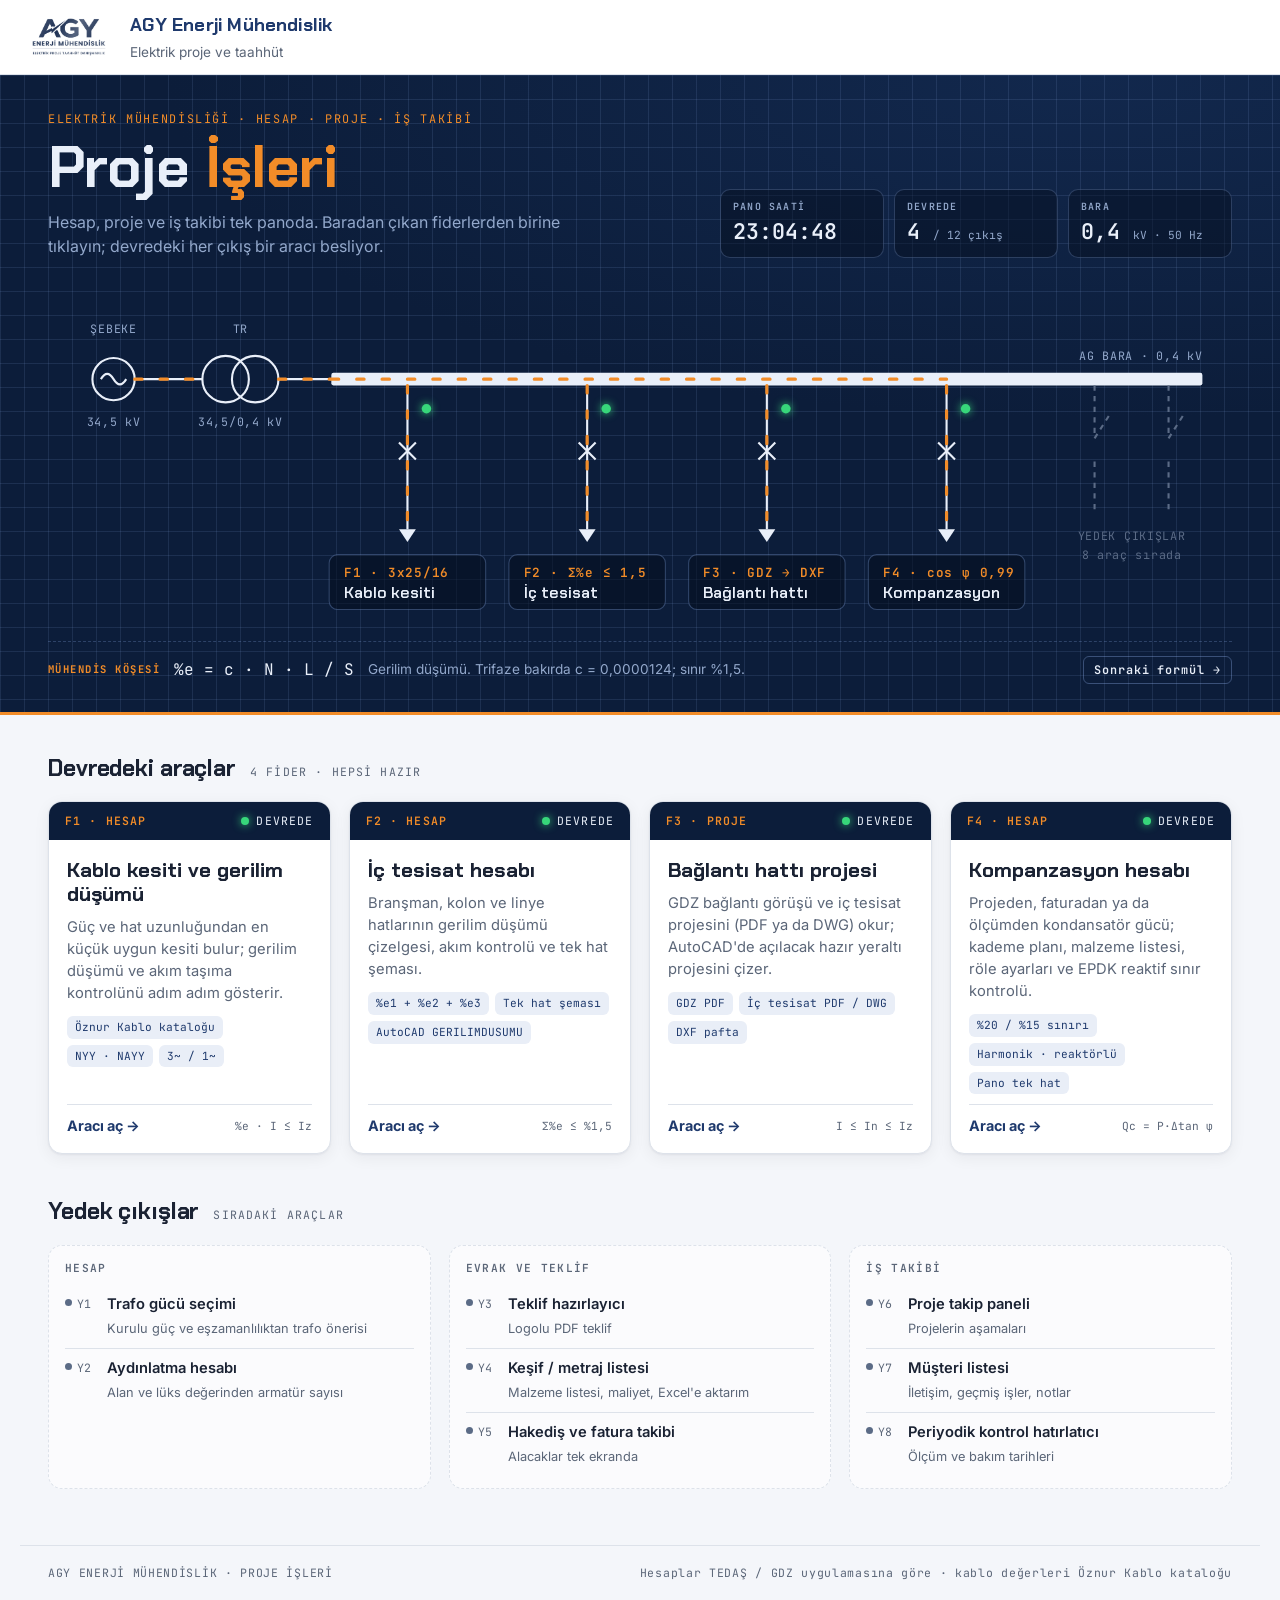
==== commit 109d433b: "Kompanzasyon aracı: araştırma notları, hesap modülü, sayfa; ana sayfada F4 fideri - kompanzasyon/ARA" ====
--- a/index.html
+++ b/index.html
@@ -80,7 +80,8 @@
   .bolum-bas { display: flex; align-items: baseline; flex-wrap: wrap; gap: 4px 14px; margin: 0 0 16px; }
   .bolum-bas h2 { font-family: var(--f-baslik); font-size: 1.45rem; font-weight: 700; margin: 0; letter-spacing: -.005em; }
   .bolum-bas small { font-family: var(--f-olcu); font-size: .72rem; letter-spacing: .1em; text-transform: uppercase; color: var(--soluk); }
-  .moduller { display: grid; grid-template-columns: repeat(3, minmax(0, 1fr)); gap: 18px; }
+  .moduller { display: grid; grid-template-columns: repeat(4, minmax(0, 1fr)); gap: 18px; }
+  @media (max-width: 1180px) { .moduller { grid-template-columns: repeat(2, minmax(0, 1fr)); } }
   a.modul { display: flex; flex-direction: column; text-decoration: none; color: var(--yazi); background: var(--kart); border: 1px solid var(--cizgi);
     border-radius: 14px; overflow: hidden; box-shadow: var(--golge); transition: transform .18s, border-color .18s, box-shadow .18s; min-width: 0; }
   a.modul:hover, a.modul:focus-visible { transform: translateY(-3px); border-color: var(--akim); box-shadow: 0 10px 28px rgba(16, 24, 40, .12); outline: none; }
@@ -146,7 +147,7 @@
       </div>
       <div class="gostergeler">
         <div class="gosterge"><b>Pano saati</b><output id="saat">--:--:--</output></div>
-        <div class="gosterge"><b>Devrede</b><output id="devrede">3 <small>/ 12 çıkış</small></output></div>
+        <div class="gosterge"><b>Devrede</b><output id="devrede">4 <small>/ 12 çıkış</small></output></div>
         <div class="gosterge"><b>Bara</b><output>0,4 <small>kV · 50 Hz</small></output></div>
       </div>
     </div>
@@ -170,48 +171,54 @@
         <rect x="268" y="84" width="824" height="12" rx="2" class="bara"/>
         <text x="1092" y="72" text-anchor="end">AG BARA · 0,4 kV</text>
         <!-- akan akım: şebeke → bara -->
-        <path d="M82 90 H146 M218 90 H268 M268 90 H760" class="akan"/>
-
-        <!-- F1 kablo kesiti -->
+        <path d="M82 90 H146 M218 90 H268 M268 90 H850" class="akan"/>
+
         <a class="fider" href="araclar/kablo-kesiti.html" aria-label="F1 Kablo kesiti ve gerilim düşümü aracını aç">
-          <line x1="360" y1="96" x2="360" y2="232" class="tel"/>
-          <path d="M352 150 l16 16 M368 150 l-16 16" class="tel"/>
-          <path d="M360 96 V232" class="akan"/>
-          <circle cx="378" cy="118" r="4.5" class="led"/>
-          <path d="M352 232 l8 12 l8 -12 z" fill="var(--pano-yazi)"/>
-          <rect x="280" y="256" width="160" height="52" rx="8" class="etiket-kutu"/>
-          <text x="296" y="277" class="kod">F1 · 3x25/16</text>
-          <text x="296" y="297" class="ad">Kablo kesiti</text>
+          <line x1="340" y1="96" x2="340" y2="232" class="tel"/>
+          <path d="M332 150 l16 16 M348 150 l-16 16" class="tel"/>
+          <path d="M340 96 V232" class="akan"/>
+          <circle cx="358" cy="118" r="4.5" class="led"/>
+          <path d="M332 232 l8 12 l8 -12 z" fill="var(--pano-yazi)"/>
+          <rect x="266" y="256" width="148" height="52" rx="8" class="etiket-kutu"/>
+          <text x="280" y="277" class="kod">F1 · 3x25/16</text>
+          <text x="280" y="297" class="ad">Kablo kesiti</text>
         </a>
-        <!-- F2 iç tesisat -->
         <a class="fider" href="araclar/ic-tesisat.html" aria-label="F2 İç tesisat hesabı aracını aç">
-          <line x1="560" y1="96" x2="560" y2="232" class="tel"/>
-          <path d="M552 150 l16 16 M568 150 l-16 16" class="tel"/>
-          <path d="M560 96 V232" class="akan"/>
-          <circle cx="578" cy="118" r="4.5" class="led"/>
-          <path d="M552 232 l8 12 l8 -12 z" fill="var(--pano-yazi)"/>
-          <rect x="480" y="256" width="160" height="52" rx="8" class="etiket-kutu"/>
-          <text x="496" y="277" class="kod">F2 · Σ%e ≤ 1,5</text>
-          <text x="496" y="297" class="ad">İç tesisat</text>
+          <line x1="510" y1="96" x2="510" y2="232" class="tel"/>
+          <path d="M502 150 l16 16 M518 150 l-16 16" class="tel"/>
+          <path d="M510 96 V232" class="akan"/>
+          <circle cx="528" cy="118" r="4.5" class="led"/>
+          <path d="M502 232 l8 12 l8 -12 z" fill="var(--pano-yazi)"/>
+          <rect x="436" y="256" width="148" height="52" rx="8" class="etiket-kutu"/>
+          <text x="450" y="277" class="kod">F2 · Σ%e ≤ 1,5</text>
+          <text x="450" y="297" class="ad">İç tesisat</text>
         </a>
-        <!-- F3 bağlantı hattı -->
         <a class="fider" href="https://claude.ai/artifact/Q1x2gsmhUeXconHbgmPmoK" target="_top" aria-label="F3 Bağlantı hattı projesi aracını aç">
-          <line x1="760" y1="96" x2="760" y2="232" class="tel"/>
-          <path d="M752 150 l16 16 M768 150 l-16 16" class="tel"/>
-          <path d="M760 96 V232" class="akan"/>
-          <circle cx="778" cy="118" r="4.5" class="led"/>
-          <path d="M752 232 l8 12 l8 -12 z" fill="var(--pano-yazi)"/>
-          <rect x="680" y="256" width="160" height="52" rx="8" class="etiket-kutu"/>
-          <text x="696" y="277" class="kod">F3 · GDZ → DXF</text>
-          <text x="696" y="297" class="ad">Bağlantı hattı</text>
+          <line x1="680" y1="96" x2="680" y2="232" class="tel"/>
+          <path d="M672 150 l16 16 M688 150 l-16 16" class="tel"/>
+          <path d="M680 96 V232" class="akan"/>
+          <circle cx="698" cy="118" r="4.5" class="led"/>
+          <path d="M672 232 l8 12 l8 -12 z" fill="var(--pano-yazi)"/>
+          <rect x="606" y="256" width="148" height="52" rx="8" class="etiket-kutu"/>
+          <text x="620" y="277" class="kod">F3 · GDZ → DXF</text>
+          <text x="620" y="297" class="ad">Bağlantı hattı</text>
+        </a>
+        <a class="fider" href="araclar/kompanzasyon.html" aria-label="F4 Kompanzasyon hesabı aracını aç">
+          <line x1="850" y1="96" x2="850" y2="232" class="tel"/>
+          <path d="M842 150 l16 16 M858 150 l-16 16" class="tel"/>
+          <path d="M850 96 V232" class="akan"/>
+          <circle cx="868" cy="118" r="4.5" class="led"/>
+          <path d="M842 232 l8 12 l8 -12 z" fill="var(--pano-yazi)"/>
+          <rect x="776" y="256" width="148" height="52" rx="8" class="etiket-kutu"/>
+          <text x="790" y="277" class="kod">F4 · cos φ 0,99</text>
+          <text x="790" y="297" class="ad">Kompanzasyon</text>
         </a>
         <!-- yedek çıkışlar: açık kesici -->
         <g class="yedek">
-          <line x1="920" y1="96" x2="920" y2="146" class="tel"/><path d="M920 146 l14 -22" class="tel" stroke-dasharray="none"/><line x1="920" y1="168" x2="920" y2="214" class="tel"/>
           <line x1="990" y1="96" x2="990" y2="146" class="tel"/><path d="M990 146 l14 -22" class="tel" stroke-dasharray="none"/><line x1="990" y1="168" x2="990" y2="214" class="tel"/>
           <line x1="1060" y1="96" x2="1060" y2="146" class="tel"/><path d="M1060 146 l14 -22" class="tel" stroke-dasharray="none"/><line x1="1060" y1="168" x2="1060" y2="214" class="tel"/>
-          <text x="990" y="242" text-anchor="middle">YEDEK ÇIKIŞLAR</text>
-          <text x="990" y="260" text-anchor="middle">9 araç sırada</text>
+          <text x="1025" y="242" text-anchor="middle">YEDEK ÇIKIŞLAR</text>
+          <text x="1025" y="260" text-anchor="middle">8 araç sırada</text>
         </g>
       </svg>
     </div>
@@ -226,7 +233,7 @@
 </section>
 
 <main class="kap">
-  <div class="bolum-bas"><h2>Devredeki araçlar</h2><small>3 fider · hepsi hazır</small></div>
+  <div class="bolum-bas"><h2>Devredeki araçlar</h2><small>4 fider · hepsi hazır</small></div>
   <div class="moduller">
     <a class="modul" href="araclar/kablo-kesiti.html">
       <div class="modul-ust"><span class="kod">F1 · HESAP</span><span class="durum-led"><i></i>DEVREDE</span></div>
@@ -255,6 +262,15 @@
         <div class="modul-ac"><b>Aracı aç →</b><span>I ≤ In ≤ Iz</span></div>
       </div>
     </a>
+    <a class="modul" href="araclar/kompanzasyon.html">
+      <div class="modul-ust"><span class="kod">F4 · HESAP</span><span class="durum-led"><i></i>DEVREDE</span></div>
+      <div class="modul-ic">
+        <h3>Kompanzasyon hesabı</h3>
+        <p>Projeden, faturadan ya da ölçümden kondansatör gücü; kademe planı, malzeme listesi, röle ayarları ve EPDK reaktif sınır kontrolü.</p>
+        <ul class="ozellik"><li>%20 / %15 sınırı</li><li>Harmonik · reaktörlü</li><li>Pano tek hat</li></ul>
+        <div class="modul-ac"><b>Aracı aç →</b><span>Qc = P·Δtan φ</span></div>
+      </div>
+    </a>
   </div>
 
   <section class="yedekler">
@@ -263,25 +279,24 @@
       <div class="yedek-grup">
         <h3>Hesap</h3>
         <ul>
-          <li><span class="kod">Y1</span><strong>Kompanzasyon hesabı</strong><span>Gereken kondansatör gücü ve kademeler</span></li>
-          <li><span class="kod">Y2</span><strong>Trafo gücü seçimi</strong><span>Kurulu güç ve eşzamanlılıktan trafo önerisi</span></li>
-          <li><span class="kod">Y3</span><strong>Aydınlatma hesabı</strong><span>Alan ve lüks değerinden armatür sayısı</span></li>
+          <li><span class="kod">Y1</span><strong>Trafo gücü seçimi</strong><span>Kurulu güç ve eşzamanlılıktan trafo önerisi</span></li>
+          <li><span class="kod">Y2</span><strong>Aydınlatma hesabı</strong><span>Alan ve lüks değerinden armatür sayısı</span></li>
         </ul>
       </div>
       <div class="yedek-grup">
         <h3>Evrak ve teklif</h3>
         <ul>
-          <li><span class="kod">Y4</span><strong>Teklif hazırlayıcı</strong><span>Logolu PDF teklif</span></li>
-          <li><span class="kod">Y5</span><strong>Keşif / metraj listesi</strong><span>Malzeme listesi, maliyet, Excel'e aktarım</span></li>
-          <li><span class="kod">Y6</span><strong>Hakediş ve fatura takibi</strong><span>Alacaklar tek ekranda</span></li>
+          <li><span class="kod">Y3</span><strong>Teklif hazırlayıcı</strong><span>Logolu PDF teklif</span></li>
+          <li><span class="kod">Y4</span><strong>Keşif / metraj listesi</strong><span>Malzeme listesi, maliyet, Excel'e aktarım</span></li>
+          <li><span class="kod">Y5</span><strong>Hakediş ve fatura takibi</strong><span>Alacaklar tek ekranda</span></li>
         </ul>
       </div>
       <div class="yedek-grup">
         <h3>İş takibi</h3>
         <ul>
-          <li><span class="kod">Y7</span><strong>Proje takip paneli</strong><span>Projelerin aşamaları</span></li>
-          <li><span class="kod">Y8</span><strong>Müşteri listesi</strong><span>İletişim, geçmiş işler, notlar</span></li>
-          <li><span class="kod">Y9</span><strong>Periyodik kontrol hatırlatıcı</strong><span>Ölçüm ve bakım tarihleri</span></li>
+          <li><span class="kod">Y6</span><strong>Proje takip paneli</strong><span>Projelerin aşamaları</span></li>
+          <li><span class="kod">Y7</span><strong>Müşteri listesi</strong><span>İletişim, geçmiş işler, notlar</span></li>
+          <li><span class="kod">Y8</span><strong>Periyodik kontrol hatırlatıcı</strong><span>Ölçüm ve bakım tarihleri</span></li>
         </ul>
       </div>
     </div>
